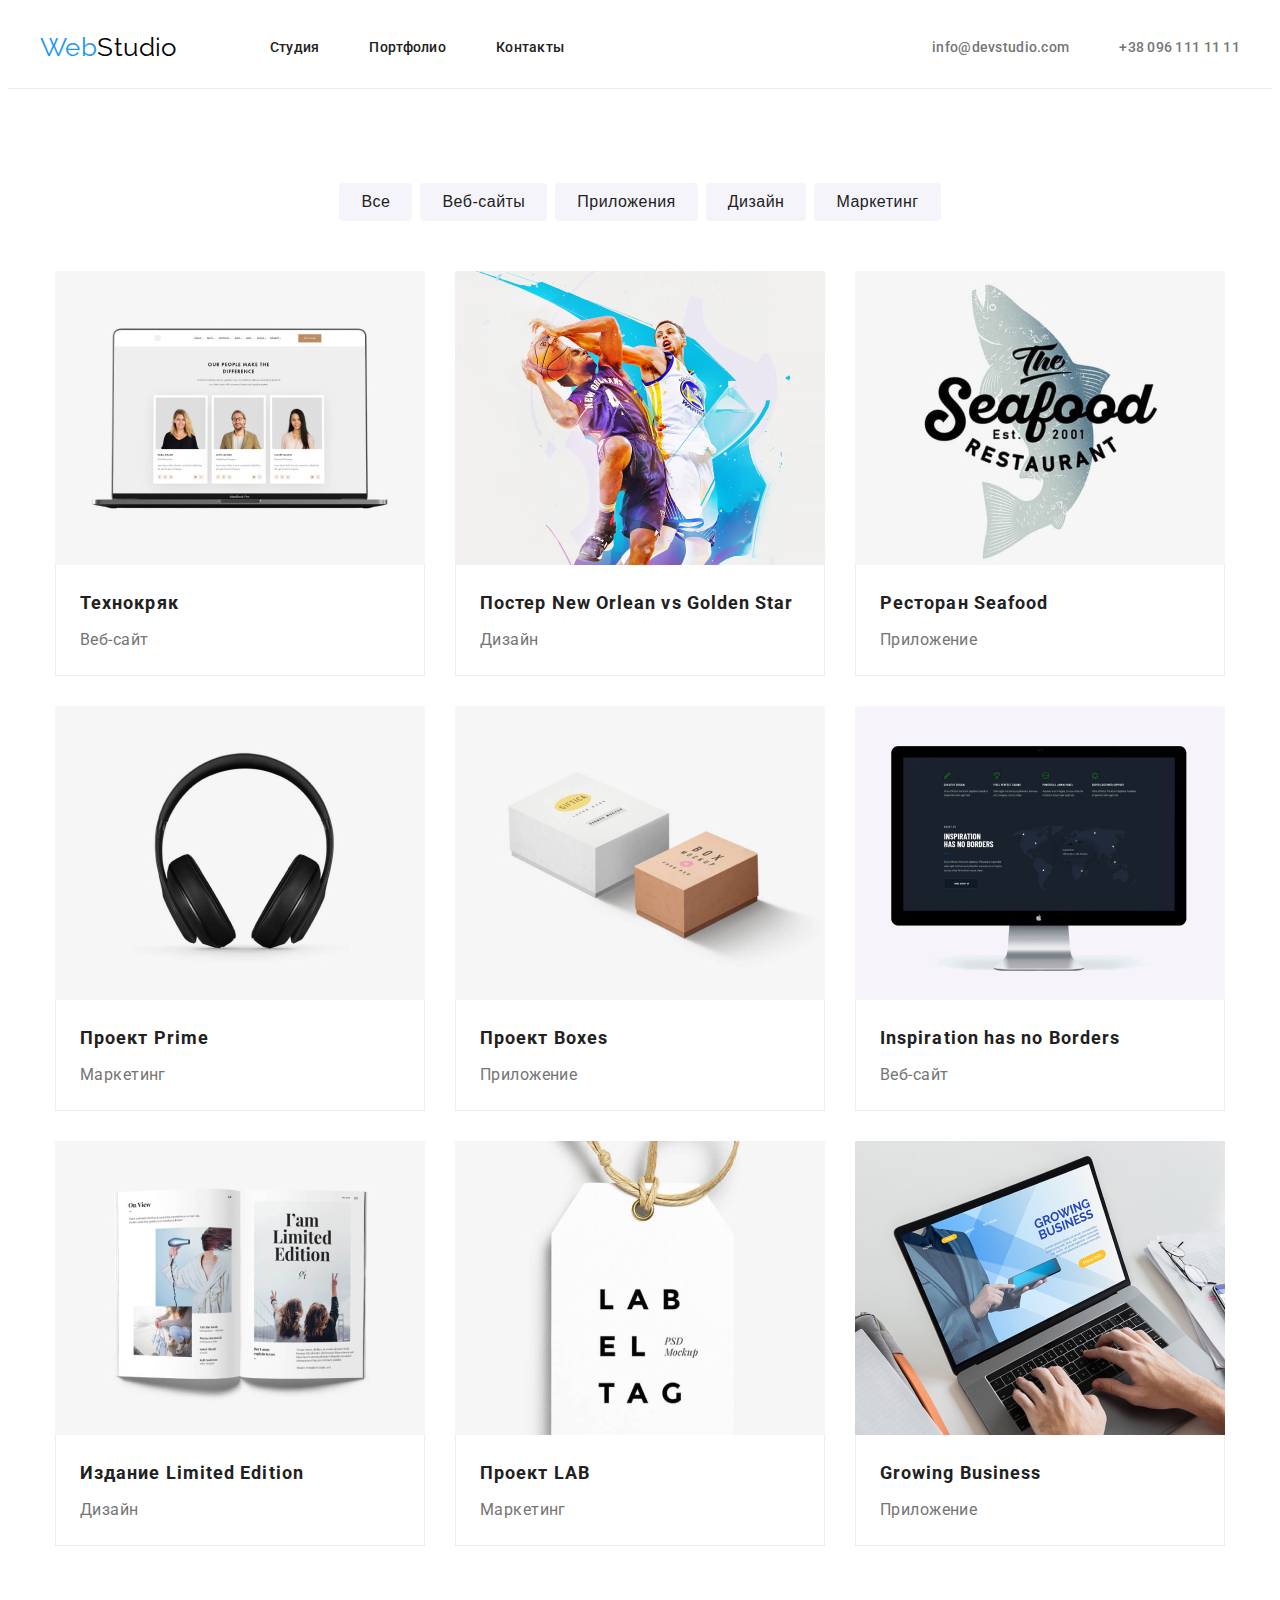
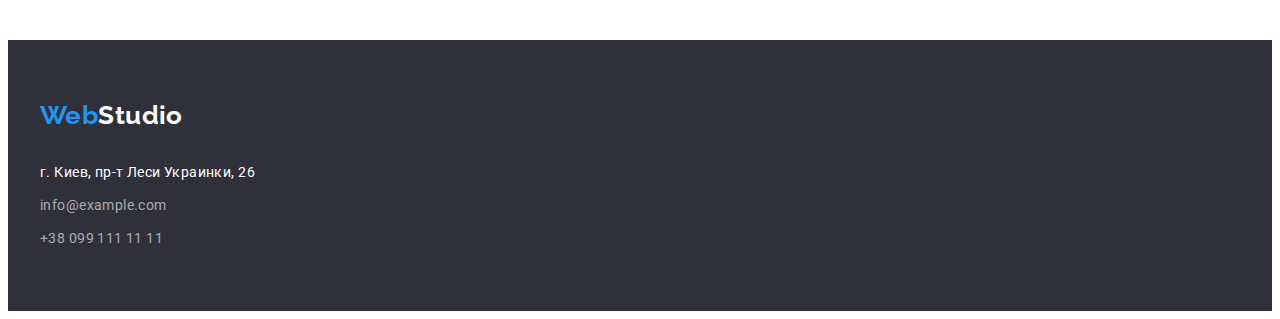
==== portfolio.html @ 64ca21d0 "03" ====
<!DOCTYPE html>
<html lang="ru">

<head>
    <meta charset="UTF-8">
    <meta http-equiv="X-UA-Compatible" content="IE=edge">
    <meta name="viewport" content="width=device-width, initial-scale=1.0">
    <title>Web Studio</title>


    <link rel="preconnect" href="https://fonts.googleapis.com">
    <link rel="preconnect" href="https://fonts.gstatic.com" crossorigin>
    <link
        href="https://fonts.googleapis.com/css2?family=Montserrat:wght@700&family=Roboto:wght@400;500;700;900&display=swap"
        rel="stylesheet">

    <link rel="preconnect" href="https://fonts.googleapis.com">
    <link rel="preconnect" href="https://fonts.gstatic.com" crossorigin>
    <link href="https://fonts.googleapis.com/css2?family=Raleway:wght@700&display=swap" rel="stylesheet">

    <link rel="stylesheet" href="https://cdnjs.cloudflare.com/ajax/libs/modern-normalize/1.1.0/modern-normalize.min.css"
        integrity="sha512-wpPYUAdjBVSE4KJnH1VR1HeZfpl1ub8YT/NKx4PuQ5NmX2tKuGu6U/JRp5y+Y8XG2tV+wKQpNHVUX03MfMFn9Q=="
        crossorigin="anonymous" referrerpolicy="no-referrer" />

    <link rel="stylesheet" href="css/reset.css">
    <link rel="stylesheet" href="css/styles.css">

</head>

<body>

    <header class="header">
        <div class="container">

            <a class="header-logo link" href="" lang="en"><span class="left-logo">Web</span><span
                    class="header-right-logo">Studio</span></a>

            <nav class="navigation">
                <ul class="nav-list header-list list">
                    <li class="header-item nav-item item"><a class="nav-link link nav-link header-link"
                            href="./index.html">Студия</a></li>
                    <li class="header-item nav-item item"><a class="nav-link link nav-link header-link"
                            href="portfolio.html">Портфолио</a></li>
                    <li class="header-item nav-item item"><a class="nav-link link nav-link header-link"
                            href="">Контакты</a></li>
                </ul>
            </nav>

            <ul class="header-list contacts-list list">
                <li class="header-item contacts-item item"><a class="link-mail link header-link contacts-link"
                        href="mailto:info@devstudio.com">info@devstudio.com</a></li>
                <li class="header-item contacts-item item"><a class="link-tel link header-link contacts-link"
                        href="tel:+380961111111">+38 096 111 11 11</a></li>
            </ul>
        </div>
    </header>
    
    <main class="main">
          
        <section class="portfolio">
            <div class="container">
                <h1 class="visually-hidden portfolio-title title">Портфолио</h1>
                <ul class="portfolio-filter-list list">
                    <li class="portfolio-filter-item" ><button class="portfolio-filter-btn button" type="button">Все</button></li>
                    <li class="portfolio-filter-item" ><button class="portfolio-filter-btn button" type="button">Веб-сайты</button></li>
                    <li class="portfolio-filter-item" ><button class="portfolio-filter-btn button" type="button">Приложения</button></li>
                    <li class="portfolio-filter-item" ><button class="portfolio-filter-btn button" type="button">Дизайн</button></li>
                    <li class="portfolio-filter-item" ><button class="portfolio-filter-btn button" type="button">Маркетинг</button></li>
                </ul>
           
         
         <ul class="portfolio-list list">
            <li class="portfolio-item"><a class="portfolio-link link" href="">
                <img class="portfolio-img" src="./images/imghw-1.jpg" alt="Веб-сайт" width="370">
                <div class="project-name"><h2 class="portfolio-name-title">Технокряк</h2>
                <p class="portfolio-txt">Веб-сайт</p> </div> </a>
            </li>
            <li class="portfolio-item"><a class="portfolio-link link" href="">
                <img class="portfolio-img" src="./images/imghw-2.jpg" alt="Баскетбольный постер" width="370">
                <div class="project-name"><h2 class="portfolio-name-title">Постер New Orlean vs Golden Star</h2>
                <p class="portfolio-txt">Дизайн</p> </div> </a>
            </li>
            <li class="portfolio-item"><a class="portfolio-link link" href="">
                <img class="portfolio-img" src="./images/imghw-3.jpg" alt="Логотип" width="370">
                <div class="project-name"><h2 class="portfolio-name-title">Ресторан Seafood</h2>
                <p class="portfolio-txt">Приложение</p> </div> </a>
            </li>
            <li class="portfolio-item"><a class="portfolio-link link" href="">
                <img class="portfolio-img" src="./images/imghw-4.jpg" alt="Наушники" width="370">
                <div class="project-name"><h2 class="portfolio-name-title">Проект Prime</h2>
                <p class="portfolio-txt">Маркетинг</p> </div> </a>
            </li>
            <li class="portfolio-item"><a class="portfolio-link link" href="">
                <img class="portfolio-img" src="./images/imghw-5.jpg" alt="Пакет и Кирпич" width="370">
                <div class="project-name"><h2 class="portfolio-name-title">Проект Boxes</h2>
                <p class="portfolio-txt">Приложение</p> </div> </a>
            </li>
            <li class="portfolio-item"><a class="portfolio-link link" href="">
                <img class="portfolio-img" src="./images/imghw-6.jpg" alt="Моноблок" width="370">
                <div class="project-name"><h2 class="portfolio-name-title">Inspiration has no Borders</h2>
                <p class="portfolio-txt">Веб-сайт</p> </div> </a>
            </li>
            <li class="portfolio-item"><a class="portfolio-link link" href="">
                <img class="portfolio-img" src="./images/imghw-7.jpg" alt="Журнал" width="370">
                <div class="project-name"><h2 class="portfolio-name-title">Издание Limited Edition</h2>
                <p class="portfolio-txt">Дизайн</p> </div> </a>
            </li>
            <li class="portfolio-item"><a class="portfolio-link link" href="">
                <img class="portfolio-img" src="./images/imghw-8.jpg" alt="Лейбел" width="370">
                <div class="project-name"><h2 class="portfolio-name-title">Проект LAB</h2>
                <p class="portfolio-txt">Маркетинг</p> </div> </a>
            </li>
            <li class="portfolio-item"><a class="portfolio-link link" href="">
                <img class="portfolio-img" src="./images/imghw-9.jpg" alt="Ноутбук" width="370">
                <div class="project-name"><h2 class="portfolio-name-title">Growing Business</h2>
                <p class="portfolio-txt">Приложение</p> </div> </a>
            </li>
         </ul>
            </div>
        
        </section>
    </main>
    
    <footer class="footer">
        <div class="container">
            <a class="footer-logo link" href="" lang="en"><span class="left-logo">Web</span><span
                    class="footer-right-logo">Studio</span></a>
            <address class="address">
                <ul class="address-list footer-list list">
                    <li class="address-item item"><a class="footer-map footer-link link"
                            href="https://goo.gl/maps/tjWRZzx54MMduTAB9" target="_blank"
                            rel="noopener, noindex, nofollow">г. Киев, пр-т Леси Украинки, 26</a></li>
                    <li class="address-item item"><a class="footer-mail footer-link link"
                            href="mailto:info@example.com">info@example.com</a></li>
                    <li class="address-item item"><a class="footer-tel footer-link link" href="tel:+380991111111">+38 099
                            111 11 11</a></li>
                </ul>
            </address>
        </div>
    
    </footer>
    
    
    </body>
    
    </html>
---- css/styles.css ----
:root {
--primary-text-color: #757575;
--accent-text-color: #2196F3;
--title-text-color: #212121;
--non-core-background-color: #f5f4fa;
--primary-background-color: #ffffff;
--secondary-background-color: #2F303A;
--primary-button-background-color: #2196f3;
--header-link-color: #212121;
--primary-button-background-hover-color: #188CE8;
--secondary-text-color: #ffffff;
--footer-right-logo-color: #ffffff;
--header-right-logo-color: #000000;
--contacts-color: #757575;
--portfolio-background-color: #ffffff;
}

body{
font-family: Roboto;
color: var(--primary-text-color);
background-color: var(--primary-background-color);
font-size: 14px;
letter-spacing: 0.03em;
}

.link{
text-decoration: none;
}

.list{
list-style: none;
}

.title{
color: var(--title-text-color);
}

.button{
    cursor: pointer;
    border: none;
}

.visually-hidden {
    position: fixed;
    transform: scale(0);
}

.container{
    width: 1200px;
    margin: 0 auto;
    /* border: solid 1px red; */
}

/* -------------------------------------------------------------------HEADER-------------------------------------------------------------------------------------*/

.header{
background-color: var(--header-background);
padding-top: 24px;  
padding-bottom: 25px;   
border-bottom: 1px solid #ECECEC;
}

.header .container{
    display: flex;
    align-items: center;
}

.header-list{
    display: flex;
}

.nav-item:not(:last-child){
margin-right: 50px;
}

.contacts-list{
    margin-left: auto;
}

.contacts-item:first-child{
margin-right: 50px;
}

.header-logo{
font-family: Raleway;
font-size: 26px;
line-height: 1.19;
color: var(--accent-text-color);
margin-right: 93px;
}

.header-right-logo{
    color: var(--header-right-logo-color);
}
 
.header-link{
font-weight: 500;

line-height: 1.14;
letter-spacing: 0.02em;
}

.nav-link{
    color: var(--header-link-color);
}

.link-mail,
.link-tel {
    color: var(--contacts-color);
}

.header-link:hover, .header-link:focus{
color: var(--accent-text-color);
}

/* -------------------------------------------------------------------MAIN-------------------------------------------------------------------------------------*/


/* ------------------------------------------------------------------BUSINESS-SERVICE-SEC-------------------------------------------------------------------------------*/

.business-service{
background-color: var(--secondary-background-color); 
padding-top: 200px;
padding-bottom: 200px;
}

.business-service-title{
margin: 0 auto;
max-width: 696px;
font-weight: 900;
font-size: 44px;
line-height: 1.36;
text-align: center;
letter-spacing: 0.06em;
text-transform: uppercase;
color: var(--secondary-text-color);
margin-bottom: 30px;
}

.service-btn{
min-width: 200px;
margin: 0 auto;
background-color: var(--primary-button-background-color);
color: var(--secondary-text-color);
font-weight: 700;
font-size: 16px;
line-height: 1.87;
letter-spacing: 0.06em;
border-radius: 4px;
box-shadow: 0px 4px 4px rgba(0, 0, 0, 0.15);
padding: 10px 32px;
display: block;
}

.service-btn:hover, .service:focus{
background-color: var(--primary-button-background-hover-color);
}

/* -------------------------------------------------------------------PROS-SEC-------------------------------------------------------------------------------------*/

.our-pros{
    padding-top: 94px;
    padding-bottom: 94px;
}

.our-pros-list{
    display: flex;
}

.our-pros-item{
    margin-right: 30px;
}

.our-pros-cause-title{
margin-bottom: 10px;
font-weight: 700;
line-height: 16px;
text-transform: uppercase;
color: var(--title-text-color);
}


.our-pros-txt{ 
    max-width: 270px; 
    line-height: 1.71;
    color: var(--primary-text-color);
}

/* -----------------------------------------------------------------------OURWORK-SEC---------------------------------------------------------------------------------*/

.our-work{
    padding-bottom: 94px;
}

.our-work-list{
    display: flex;
    justify-content: center;
}

.our-work-item:not(:last-child){
margin-right: 30px;
}

.our-work-title{
margin-bottom: 50px;
font-size: 36px;
line-height: 1.16;
text-align: center;
color: var(--title-text-color);
}

.our-work-img{
    display: block;
}

/* -------------------------------------------------------------------OURTEAM-SEC-------------------------------------------------------------------------------------*/
.our-team{
    padding-top: 94px;
    padding-bottom: 94px;
    background-color: var(--non-core-background-color);
}

.our-team-list{
    display: flex;
    column-gap: 30px;
    justify-content: center;
}

.our-team-item{
    background-color: #ffffff;
    flex-basis: calc(100% / 4 - 30px);
    box-shadow: 0px 1px 3px rgba(0, 0, 0, 0.12), 0px 1px 1px rgba(0, 0, 0, 0.14), 0px 2px 1px rgba(0, 0, 0, 0.2);
        border-radius: 0px 0px 4px 4px;
}

.our-team-info {
    padding-top: 30px;
    padding-bottom: 30px;
}

.our-team-title{
margin-bottom: 50px;
font-size: 36px;
line-height: 1.16;
text-align: center; 
letter-spacing: 0.03em;
color: var(--title-text-color);  
}

.our-team-name-title{ 
    margin-bottom: 10px;
font-weight: 500;
font-size: 16px;
line-height: 1.18;
text-align: center;
color: var(--title-text-color);
}

.our-team-txt{
font-size: 16px;
line-height: 1.18;
text-align: center;
color: var(--primary-text-color);
}

.our-team_img{
    display: block;
}

/* -------------------------------------------------------------------FOOTER-------------------------------------------------------------------------------------*/

.footer{
    padding-top: 60px;
    padding-bottom: 60px;
background-color: var(--secondary-background-color);
}

.address-item:not(:last-child){
    margin-bottom: 9px;
}

.footer-logo {
    margin-bottom: 30px;
    display: block;
    font-family: Raleway;
    font-weight: 700;
    font-size: 26px;
    line-height: 1.19;
    color: var(--accent-text-color);
}

.footer-right-logo{
color: var(--footer-right-logo-color);
}

.footer-map,
.footer-mail,
.footer-tel {
    font-style: normal;
    font-weight: 400;
    line-height: 1.71;
}

.footer-map{
color: var(--secondary-text-color);
}

.footer-mail, .footer-tel{
color: rgba(255, 255, 255, 0.6);
}


.footer-link:hover, .footer-link:focus{
    color: var(--accent-text-color);
}

/* -------------------------------------------------------------------portfolio-------------------------------------------------------------------------------------*/

.portfolio{
    background-color: var(--portfolio-background-color);
    padding-top: 94px;
    padding-bottom: 94px;
}

.portfolio-filter-btn{
    background-color: var(--non-core-background-color);
    color: var(--title-text-color);  
    font-weight: 500;
    font-size: 16px;
    line-height: 1.62;
    letter-spacing: 0.03em;
    display: block;
    border-radius: 4px;
    padding: 6px 22px;

}

.portfolio-filter-btn:hover,
.portfolio-filter-btn:focus {
    background-color: var(--primary-button-background-color);
    color: var(--secondary-text-color);
    box-shadow: 0px 3px 1px rgba(0, 0, 0, 0.1), 0px 1px 2px rgba(0, 0, 0, 0.08), 0px 2px 2px rgba(0, 0, 0, 0.12);
        
}

.portfolio-name-title{
    font-size: 18px;
    line-height: 2;
    letter-spacing: 0.06em;
    color: var(--title-text-color);
    margin-bottom: 4px;
}

.portfolio-txt{
font-size: 16px;
line-height: 1.88;
color: var(--primary-text-color);
}

.portfolio-filter-list{
    display: flex;
    justify-content: center;
    margin-bottom: 50px;
} 

.portfolio-filter-item:not(:last-child){
    margin-right: 8px;
}

.portfolio-list{
    display: flex;
    flex-wrap: wrap;
    justify-content: center;
    column-gap: 30px;
}
.portfolio-item{
    flex-basis: calc(100% / 3 - 30px);
}

.portfolio-item:nth-child(-n+6){
margin-bottom: 30px;
}

.project-name{
    border: 1px solid #EEEEEE;
    border-top: none;
    padding: 20px 24px;
}

.portfolio-img{
    display: block;
}
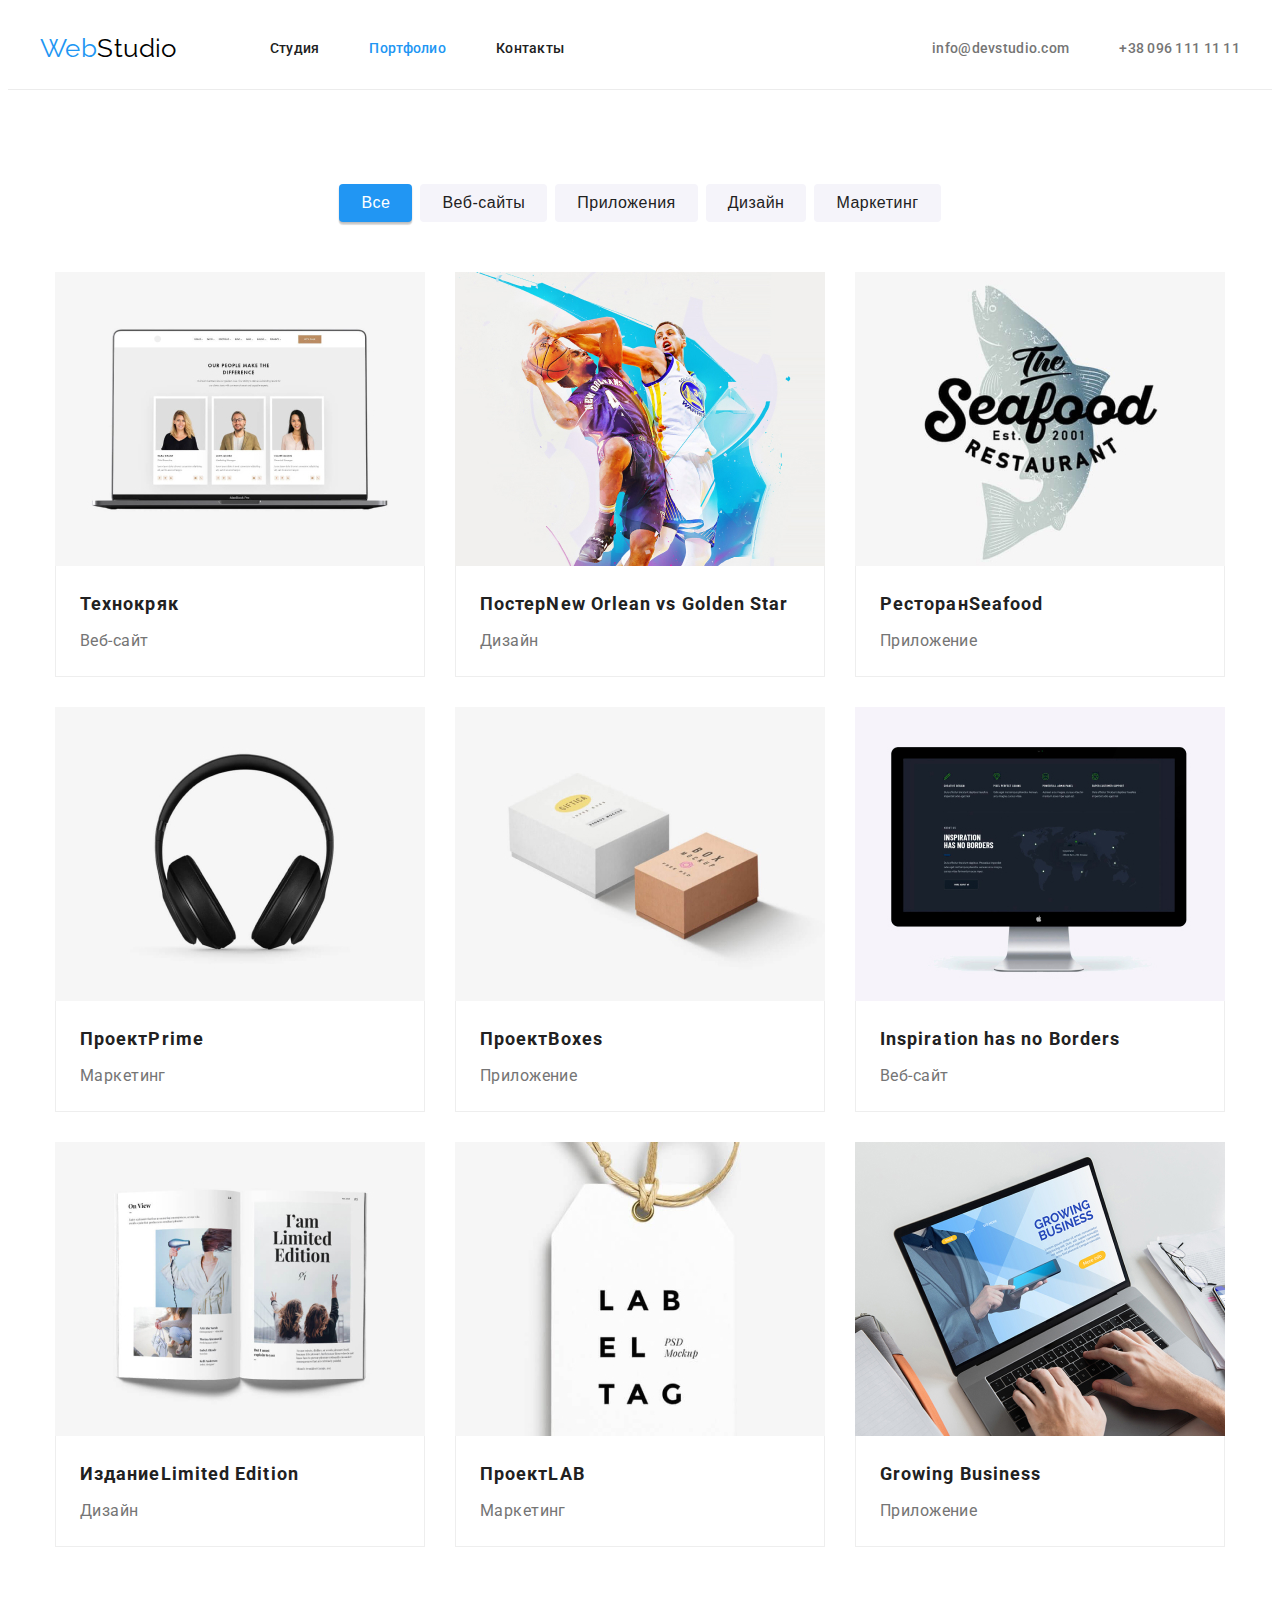
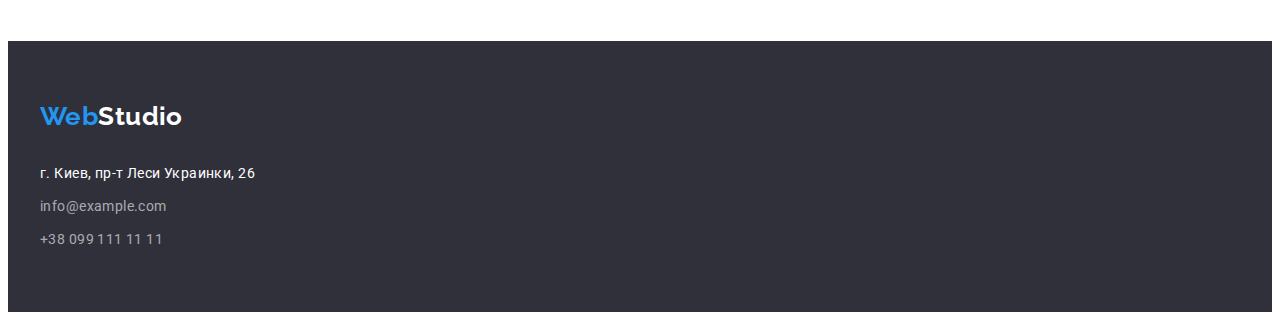
==== commit 76efcd8e: "03.2" ====
--- a/portfolio.html
+++ b/portfolio.html
@@ -7,16 +7,10 @@
     <meta name="viewport" content="width=device-width, initial-scale=1.0">
     <title>Web Studio</title>
 
-
     <link rel="preconnect" href="https://fonts.googleapis.com">
     <link rel="preconnect" href="https://fonts.gstatic.com" crossorigin>
-    <link
-        href="https://fonts.googleapis.com/css2?family=Montserrat:wght@700&family=Roboto:wght@400;500;700;900&display=swap"
+    <link href="https://fonts.googleapis.com/css2?family=Raleway:wght@700&family=Roboto:wght@400;500;700;900&display=swap"
         rel="stylesheet">
-
-    <link rel="preconnect" href="https://fonts.googleapis.com">
-    <link rel="preconnect" href="https://fonts.gstatic.com" crossorigin>
-    <link href="https://fonts.googleapis.com/css2?family=Raleway:wght@700&display=swap" rel="stylesheet">
 
     <link rel="stylesheet" href="https://cdnjs.cloudflare.com/ajax/libs/modern-normalize/1.1.0/modern-normalize.min.css"
         integrity="sha512-wpPYUAdjBVSE4KJnH1VR1HeZfpl1ub8YT/NKx4PuQ5NmX2tKuGu6U/JRp5y+Y8XG2tV+wKQpNHVUX03MfMFn9Q=="
@@ -39,7 +33,7 @@
                 <ul class="nav-list header-list list">
                     <li class="header-item nav-item item"><a class="nav-link link nav-link header-link"
                             href="./index.html">Студия</a></li>
-                    <li class="header-item nav-item item"><a class="nav-link link nav-link header-link"
+                    <li class="header-item nav-item item"><a class="nav-link link nav-link header-link current"
                             href="portfolio.html">Портфолио</a></li>
                     <li class="header-item nav-item item"><a class="nav-link link nav-link header-link"
                             href="">Контакты</a></li>
@@ -61,7 +55,7 @@
             <div class="container">
                 <h1 class="visually-hidden portfolio-title title">Портфолио</h1>
                 <ul class="portfolio-filter-list list">
-                    <li class="portfolio-filter-item" ><button class="portfolio-filter-btn button" type="button">Все</button></li>
+                    <li class="portfolio-filter-item" ><button class="portfolio-filter-btn button all-filters-btn" type="button">Все</button></li>
                     <li class="portfolio-filter-item" ><button class="portfolio-filter-btn button" type="button">Веб-сайты</button></li>
                     <li class="portfolio-filter-item" ><button class="portfolio-filter-btn button" type="button">Приложения</button></li>
                     <li class="portfolio-filter-item" ><button class="portfolio-filter-btn button" type="button">Дизайн</button></li>
@@ -71,48 +65,48 @@
          
          <ul class="portfolio-list list">
             <li class="portfolio-item"><a class="portfolio-link link" href="">
-                <img class="portfolio-img" src="./images/imghw-1.jpg" alt="Веб-сайт" width="370">
+                <img class="portfolio-img img" src="./images/imghw-1.jpg" alt="Веб-сайт" width="370">
                 <div class="project-name"><h2 class="portfolio-name-title">Технокряк</h2>
                 <p class="portfolio-txt">Веб-сайт</p> </div> </a>
             </li>
             <li class="portfolio-item"><a class="portfolio-link link" href="">
-                <img class="portfolio-img" src="./images/imghw-2.jpg" alt="Баскетбольный постер" width="370">
-                <div class="project-name"><h2 class="portfolio-name-title">Постер New Orlean vs Golden Star</h2>
+                <img class="portfolio-img img" src="./images/imghw-2.jpg" alt="Баскетбольный постер" width="370">
+                <div class="project-name"><h2 class="portfolio-name-title">Постер<span lang="en">New Orlean vs Golden Star</span></h2>
                 <p class="portfolio-txt">Дизайн</p> </div> </a>
             </li>
             <li class="portfolio-item"><a class="portfolio-link link" href="">
-                <img class="portfolio-img" src="./images/imghw-3.jpg" alt="Логотип" width="370">
-                <div class="project-name"><h2 class="portfolio-name-title">Ресторан Seafood</h2>
+                <img class="portfolio-img img" src="./images/imghw-3.jpg" alt="Логотип" width="370">
+                <div class="project-name"><h2 class="portfolio-name-title">Ресторан<span lang="en">Seafood</span></h2>
                 <p class="portfolio-txt">Приложение</p> </div> </a>
             </li>
             <li class="portfolio-item"><a class="portfolio-link link" href="">
-                <img class="portfolio-img" src="./images/imghw-4.jpg" alt="Наушники" width="370">
-                <div class="project-name"><h2 class="portfolio-name-title">Проект Prime</h2>
+                <img class="portfolio-img img" src="./images/imghw-4.jpg" alt="Наушники" width="370">
+                <div class="project-name"><h2 class="portfolio-name-title">Проект<span>Prime</span></h2>
                 <p class="portfolio-txt">Маркетинг</p> </div> </a>
             </li>
             <li class="portfolio-item"><a class="portfolio-link link" href="">
-                <img class="portfolio-img" src="./images/imghw-5.jpg" alt="Пакет и Кирпич" width="370">
-                <div class="project-name"><h2 class="portfolio-name-title">Проект Boxes</h2>
+                <img class="portfolio-img img" src="./images/imghw-5.jpg" alt="Пакет и Кирпич" width="370">
+                <div class="project-name"><h2 class="portfolio-name-title">Проект<span>Boxes</span></h2>
                 <p class="portfolio-txt">Приложение</p> </div> </a>
             </li>
             <li class="portfolio-item"><a class="portfolio-link link" href="">
-                <img class="portfolio-img" src="./images/imghw-6.jpg" alt="Моноблок" width="370">
-                <div class="project-name"><h2 class="portfolio-name-title">Inspiration has no Borders</h2>
+                <img class="portfolio-img img" src="./images/imghw-6.jpg" alt="Моноблок" width="370">
+                <div class="project-name"><h2 class="portfolio-name-title" lang="en">Inspiration has no Borders</h2>
                 <p class="portfolio-txt">Веб-сайт</p> </div> </a>
             </li>
             <li class="portfolio-item"><a class="portfolio-link link" href="">
-                <img class="portfolio-img" src="./images/imghw-7.jpg" alt="Журнал" width="370">
-                <div class="project-name"><h2 class="portfolio-name-title">Издание Limited Edition</h2>
+                <img class="portfolio-img img" src="./images/imghw-7.jpg" alt="Журнал" width="370">
+                <div class="project-name"><h2 class="portfolio-name-title">Издание<span>Limited Edition</span></h2>
                 <p class="portfolio-txt">Дизайн</p> </div> </a>
             </li>
             <li class="portfolio-item"><a class="portfolio-link link" href="">
-                <img class="portfolio-img" src="./images/imghw-8.jpg" alt="Лейбел" width="370">
-                <div class="project-name"><h2 class="portfolio-name-title">Проект LAB</h2>
+                <img class="portfolio-img img" src="./images/imghw-8.jpg" alt="Лейбел" width="370">
+                <div class="project-name"><h2 class="portfolio-name-title">Проект<span>LAB</span></h2>
                 <p class="portfolio-txt">Маркетинг</p> </div> </a>
             </li>
             <li class="portfolio-item"><a class="portfolio-link link" href="">
-                <img class="portfolio-img" src="./images/imghw-9.jpg" alt="Ноутбук" width="370">
-                <div class="project-name"><h2 class="portfolio-name-title">Growing Business</h2>
+                <img class="portfolio-img img" src="./images/imghw-9.jpg" alt="Ноутбук" width="370">
+                <div class="project-name"><h2 class="portfolio-name-title" lang="en">Growing Business</h2>
                 <p class="portfolio-txt">Приложение</p> </div> </a>
             </li>
          </ul>
--- a/css/styles.css
+++ b/css/styles.css
@@ -49,15 +49,24 @@
 .container{
     width: 1200px;
     margin: 0 auto;
+    padding: 0px 15px;
     /* border: solid 1px red; */
 }
 
+.nav-list .link.current{
+    color: var(--accent-text-color);
+}
+
+.img{
+    min-width: 100%;
+    height: auto;
+    display: block;
+}
+
 /* -------------------------------------------------------------------HEADER-------------------------------------------------------------------------------------*/
 
 .header{
-background-color: var(--header-background);
-padding-top: 24px;  
-padding-bottom: 25px;   
+background-color: var(--header-background);   
 border-bottom: 1px solid #ECECEC;
 }
 
@@ -68,6 +77,11 @@
 
 .header-list{
     display: flex;
+}
+
+.header-item{
+    padding-top: 32px;
+    padding-bottom: 32px;
 }
 
 .nav-item:not(:last-child){
@@ -83,6 +97,8 @@
 }
 
 .header-logo{
+padding-top: 24px;
+padding-bottom: 25px;
 font-family: Raleway;
 font-size: 26px;
 line-height: 1.19;
@@ -96,7 +112,6 @@
  
 .header-link{
 font-weight: 500;
-
 line-height: 1.14;
 letter-spacing: 0.02em;
 }
@@ -139,6 +154,7 @@
 }
 
 .service-btn{
+font-family: inherit;
 min-width: 200px;
 margin: 0 auto;
 background-color: var(--primary-button-background-color);
@@ -168,7 +184,7 @@
     display: flex;
 }
 
-.our-pros-item{
+.our-pros-item:not(:last-child){
     margin-right: 30px;
 }
 
@@ -195,7 +211,6 @@
 
 .our-work-list{
     display: flex;
-    justify-content: center;
 }
 
 .our-work-item:not(:last-child){
@@ -208,10 +223,6 @@
 line-height: 1.16;
 text-align: center;
 color: var(--title-text-color);
-}
-
-.our-work-img{
-    display: block;
 }
 
 /* -------------------------------------------------------------------OURTEAM-SEC-------------------------------------------------------------------------------------*/
@@ -262,10 +273,6 @@
 line-height: 1.18;
 text-align: center;
 color: var(--primary-text-color);
-}
-
-.our-team_img{
-    display: block;
 }
 
 /* -------------------------------------------------------------------FOOTER-------------------------------------------------------------------------------------*/
@@ -333,7 +340,12 @@
     display: block;
     border-radius: 4px;
     padding: 6px 22px;
-
+}
+
+.all-filters-btn{
+    background-color: var(--primary-button-background-color);
+    color: var(--secondary-text-color);
+    box-shadow: 0px 3px 1px rgba(0, 0, 0, 0.1), 0px 1px 2px rgba(0, 0, 0, 0.08), 0px 2px 2px rgba(0, 0, 0, 0.12);
 }
 
 .portfolio-filter-btn:hover,
@@ -388,8 +400,5 @@
     padding: 20px 24px;
 }
 
-.portfolio-img{
-    display: block;
-}
-
-
+
+
